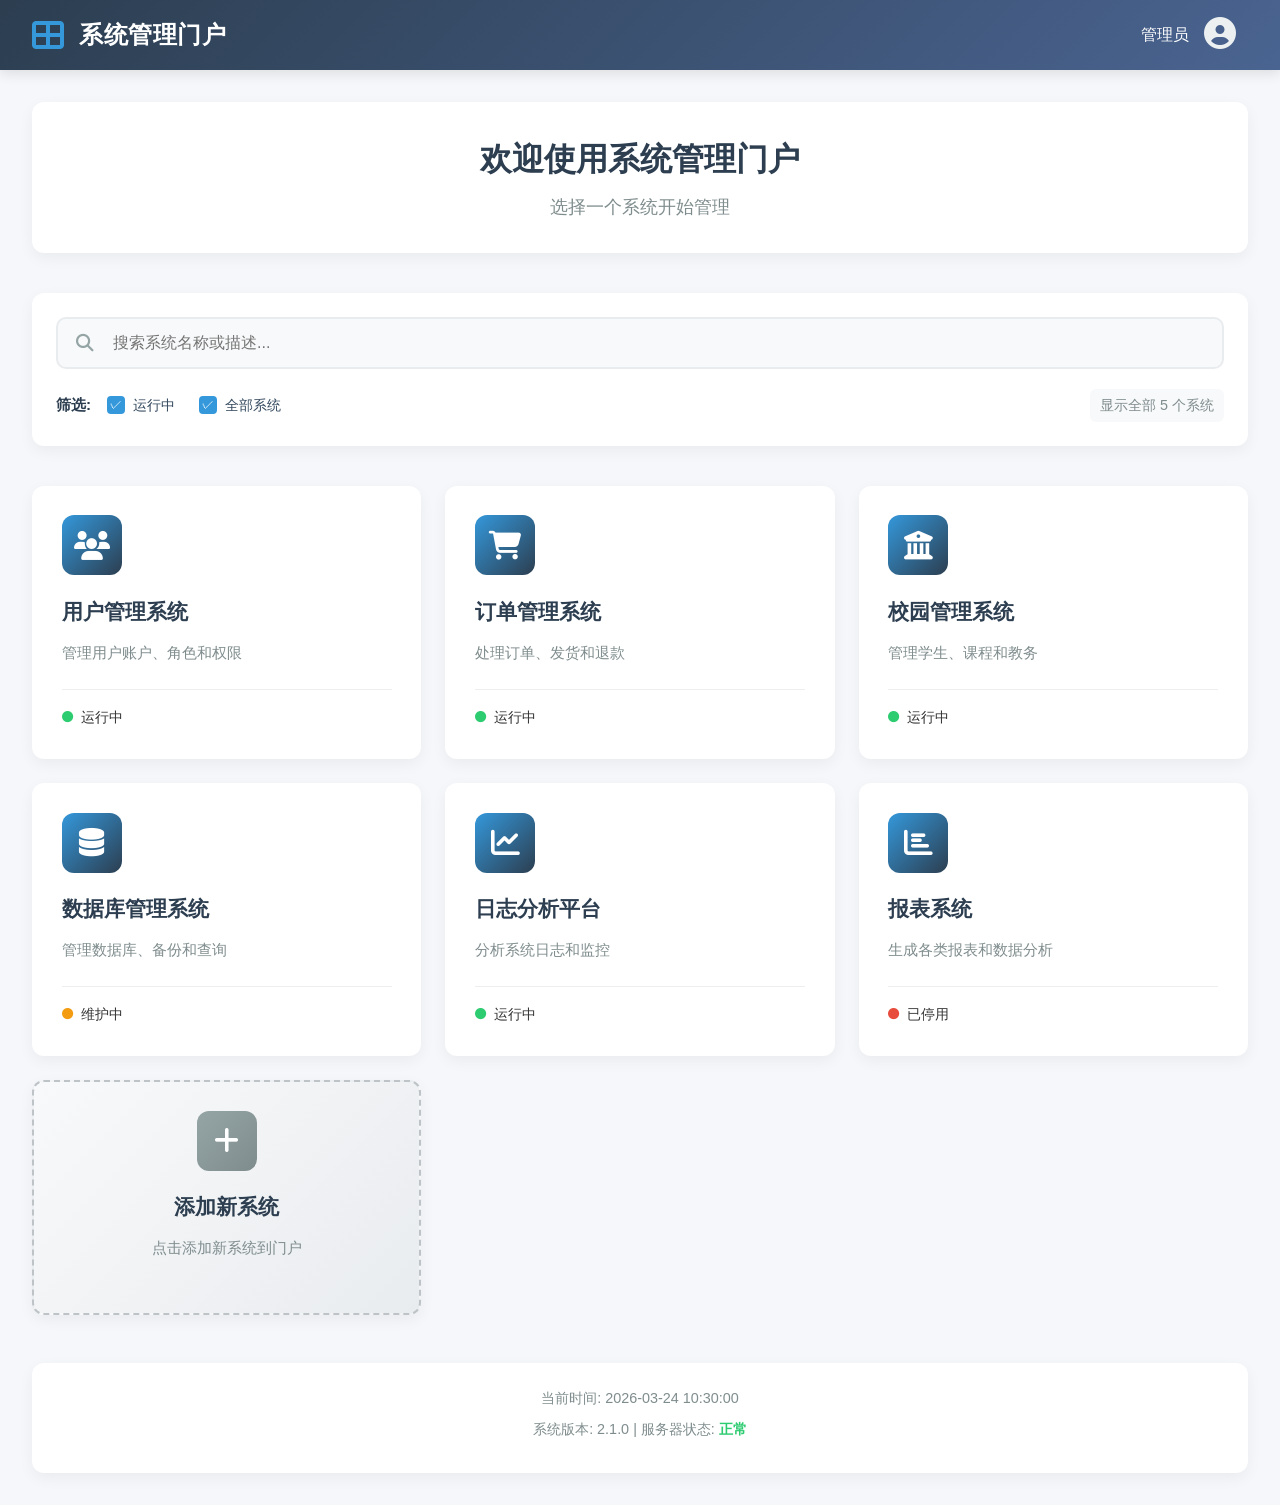
==== front-system/index.html @ 0a28e742 "Initial commit" ====
<!DOCTYPE html>
<html lang="zh-CN">
<head>
    <meta charset="UTF-8">
    <meta name="viewport" content="width=device-width, initial-scale=1.0">
    <title>系统管理门户</title>
    <link rel="stylesheet" href="css/style.css">
    <link rel="stylesheet" href="css/responsive.css">
    <link rel="stylesheet" href="https://cdnjs.cloudflare.com/ajax/libs/font-awesome/6.4.0/css/all.min.css">
    <!-- <link rel="stylesheet" href="css/all.min.css"> -->
    <script src="js/jquery-3.6.0.min.js"></script>
</head>
<body>
    <div class="container">
        <!-- 顶部导航栏 -->
        <header class="header">
            <div class="header-left">
                <div class="logo">
                    <i class="fas fa-th-large"></i>
                    <h1>系统管理门户</h1>
                </div>
            </div>
            <div class="header-right">
                <div class="user-info">
                    <span class="user-name">管理员</span>
                    <div class="user-avatar">
                        <i class="fas fa-user-circle"></i>
                    </div>
                </div>
            </div>
        </header>

        <!-- 主内容区 -->
        <main class="main-content">
            <div class="welcome-section">
                <h2>欢迎使用系统管理门户</h2>
                <p>选择一个系统开始管理</p>
            </div>
            
            <!-- 搜索栏 -->
            <div class="search-section">
                <div class="search-container">
                    <div class="search-box">
                        <i class="fas fa-search"></i>
                        <input type="text" id="system-search" placeholder="搜索系统名称或描述...">
                        <button class="search-clear" id="clear-search" style="display: none;">
                            <i class="fas fa-times"></i>
                        </button>
                    </div>
                    <div class="search-filters">
                        <div class="filter-group">
                            <span class="filter-label">筛选:</span>
                            <div class="filter-options">
                                <label class="filter-option">
                                    <input type="checkbox" id="filter-active" checked>
                                    <span class="filter-checkbox"></span>
                                    <span>运行中</span>
                                </label>
                                <label class="filter-option">
                                    <input type="checkbox" id="filter-all" checked>
                                    <span class="filter-checkbox"></span>
                                    <span>全部系统</span>
                                </label>
                            </div>
                        </div>
                        <div class="search-results-info" id="search-results-info">
                            显示全部 5 个系统
                        </div>
                    </div>
                </div>
            </div>
            
            <!-- 系统卡片区域 -->
            <div class="systems-grid" id="systems-grid">
                <!-- 用户管理系统卡片 -->
                <div class="system-card" data-system="user-management" data-name="用户管理系统" data-description="管理用户账户、角色和权限" data-status="active">
                    <div class="card-icon">
                        <i class="fas fa-users"></i>
                    </div>
                    <h3 class="card-title">用户管理系统</h3>
                    <p class="card-desc">管理用户账户、角色和权限</p>
                    <div class="card-footer">
                        <span class="card-status">
                            <i class="fas fa-circle status-active"></i> 运行中
                        </span>
                    </div>
                </div>
                
                <!-- 订单管理系统卡片 -->
                <div class="system-card" data-system="order-system" data-name="订单管理系统" data-description="处理订单、发货和退款" data-status="active">
                    <div class="card-icon">
                        <i class="fas fa-shopping-cart"></i>
                    </div>
                    <h3 class="card-title">订单管理系统</h3>
                    <p class="card-desc">处理订单、发货和退款</p>
                    <div class="card-footer">
                        <span class="card-status">
                            <i class="fas fa-circle status-active"></i> 运行中
                        </span>
                    </div>
                </div>
                
                <!-- 校园管理系统卡片 -->
                <div class="system-card" data-system="campus-system" data-name="校园管理系统" data-description="管理学生、课程和教务" data-status="active">
                    <div class="card-icon">
                        <i class="fas fa-university"></i>
                    </div>
                    <h3 class="card-title">校园管理系统</h3>
                    <p class="card-desc">管理学生、课程和教务</p>
                    <div class="card-footer">
                        <span class="card-status">
                            <i class="fas fa-circle status-active"></i> 运行中
                        </span>
                    </div>
                </div>
                
                <!-- 数据库管理系统卡片 -->
                <div class="system-card" data-system="database-system" data-name="数据库管理系统" data-description="管理数据库、备份和查询" data-status="maintenance">
                    <div class="card-icon">
                        <i class="fas fa-database"></i>
                    </div>
                    <h3 class="card-title">数据库管理系统</h3>
                    <p class="card-desc">管理数据库、备份和查询</p>
                    <div class="card-footer">
                        <span class="card-status">
                            <i class="fas fa-circle status-maintenance"></i> 维护中
                        </span>
                    </div>
                </div>
                
                <!-- 日志分析平台卡片 -->
                <div class="system-card" data-system="log-system" data-name="日志分析平台" data-description="分析系统日志和监控" data-status="active">
                    <div class="card-icon">
                        <i class="fas fa-chart-line"></i>
                    </div>
                    <h3 class="card-title">日志分析平台</h3>
                    <p class="card-desc">分析系统日志和监控</p>
                    <div class="card-footer">
                        <span class="card-status">
                            <i class="fas fa-circle status-active"></i> 运行中
                        </span>
                    </div>
                </div>
                
                <!-- 示例：停用的系统卡片 -->
                <div class="system-card" data-system="report-system" data-name="报表系统" data-description="生成各类报表和数据分析" data-status="inactive">
                    <div class="card-icon">
                        <i class="fas fa-chart-bar"></i>
                    </div>
                    <h3 class="card-title">报表系统</h3>
                    <p class="card-desc">生成各类报表和数据分析</p>
                    <div class="card-footer">
                        <span class="card-status">
                            <i class="fas fa-circle status-inactive"></i> 已停用
                        </span>
                    </div>
                </div>
                
                <!-- 添加新系统卡片 -->
                <div class="system-card add-system">
                    <div class="card-icon">
                        <i class="fas fa-plus"></i>
                    </div>
                    <h3 class="card-title">添加新系统</h3>
                    <p class="card-desc">点击添加新系统到门户</p>
                </div>
            </div>
            
            <!-- 无搜索结果提示 -->
            <div class="no-results" id="no-results" style="display: none;">
                <div class="no-results-icon">
                    <i class="fas fa-search"></i>
                </div>
                <h3>未找到匹配的系统</h3>
                <p>尝试使用其他关键词搜索，或调整筛选条件</p>
                <button class="btn btn-primary" id="reset-search">
                    <i class="fas fa-redo"></i> 重置搜索
                </button>
            </div>
            
            <!-- 底部信息 -->
            <div class="footer-info">
                <p>当前时间: <span id="current-time">2026-03-24 10:30:00</span></p>
                <p>系统版本: 2.1.0 | 服务器状态: <span class="server-status">正常</span></p>
            </div>
        </main>
    </div>

    <script src="js/main.js"></script>
    <script src="js/config.js"></script>
</body>
</html>
---- front-system/css/style.css ----
/* 基础样式 */
* {
    margin: 0;
    padding: 0;
    box-sizing: border-box;
    font-family: 'Segoe UI', 'Microsoft YaHei', sans-serif;
}

body {
    background-color: #f5f7fa;
    color: #333;
    line-height: 1.6;
}

.container {
    display: flex;
    flex-direction: column;
    min-height: 100vh;
}

/* 头部样式 */
.header {
    display: flex;
    justify-content: space-between;
    align-items: center;
    background: linear-gradient(135deg, #2c3e50 0%, #4a6491 100%);
    color: white;
    padding: 0 2rem;
    height: 70px;
    box-shadow: 0 4px 12px rgba(0, 0, 0, 0.1);
    position: relative;
    z-index: 100;
}

.header-left {
    display: flex;
    align-items: center;
}

.logo {
    display: flex;
    align-items: center;
    gap: 15px;
}

.logo i {
    font-size: 2rem;
    color: #3498db;
}

.logo h1 {
    font-size: 1.5rem;
    font-weight: 600;
    letter-spacing: 0.5px;
}

.user-info {
    display: flex;
    align-items: center;
    gap: 15px;
    cursor: pointer;
    padding: 8px 12px;
    border-radius: 20px;
    transition: background-color 0.3s;
}

.user-info:hover {
    background-color: rgba(255, 255, 255, 0.1);
}

.user-name {
    font-weight: 500;
}

.user-avatar i {
    font-size: 2rem;
    color: #ecf0f1;
}

/* 主要内容区域 */
.main-content {
    flex: 1;
    padding: 2rem;
    max-width: 1400px;
    margin: 0 auto;
    width: 100%;
}

.welcome-section {
    text-align: center;
    margin-bottom: 2.5rem;
    padding: 2rem;
    background-color: white;
    border-radius: 12px;
    box-shadow: 0 5px 15px rgba(0, 0, 0, 0.05);
}

.welcome-section h2 {
    font-size: 2rem;
    color: #2c3e50;
    margin-bottom: 0.5rem;
    font-weight: 700;
}

.welcome-section p {
    color: #7f8c8d;
    font-size: 1.1rem;
}

/* 搜索区域 */
.search-section {
    margin-bottom: 2.5rem;
}

.search-container {
    background-color: white;
    border-radius: 12px;
    padding: 1.5rem;
    box-shadow: 0 5px 15px rgba(0, 0, 0, 0.05);
}

.search-box {
    position: relative;
    margin-bottom: 1.2rem;
}

.search-box i {
    position: absolute;
    left: 20px;
    top: 50%;
    transform: translateY(-50%);
    color: #95a5a6;
    font-size: 1.1rem;
}

.search-box input {
    width: 100%;
    padding: 15px 20px 15px 55px;
    border: 2px solid #e9ecef;
    border-radius: 10px;
    font-size: 1rem;
    transition: all 0.3s;
    background-color: #f8f9fa;
}

.search-box input:focus {
    outline: none;
    border-color: #3498db;
    background-color: white;
    box-shadow: 0 0 0 4px rgba(52, 152, 219, 0.1);
}

.search-clear {
    position: absolute;
    right: 15px;
    top: 50%;
    transform: translateY(-50%);
    background: none;
    border: none;
    color: #95a5a6;
    cursor: pointer;
    padding: 5px;
    border-radius: 50%;
    transition: all 0.3s;
    display: flex;
    align-items: center;
    justify-content: center;
    width: 30px;
    height: 30px;
}

.search-clear:hover {
    background-color: #e9ecef;
    color: #e74c3c;
}

/* 筛选器 */
.search-filters {
    display: flex;
    justify-content: space-between;
    align-items: center;
    flex-wrap: wrap;
    gap: 1rem;
}

.filter-group {
    display: flex;
    align-items: center;
    gap: 1rem;
}

.filter-label {
    font-weight: 600;
    color: #2c3e50;
    font-size: 0.95rem;
}

.filter-options {
    display: flex;
    gap: 1.5rem;
}

.filter-option {
    display: flex;
    align-items: center;
    gap: 8px;
    cursor: pointer;
    font-size: 0.9rem;
    color: #34495e;
    user-select: none;
}

.filter-option input[type="checkbox"] {
    display: none;
}

.filter-checkbox {
    width: 18px;
    height: 18px;
    border: 2px solid #bdc3c7;
    border-radius: 4px;
    display: flex;
    align-items: center;
    justify-content: center;
    transition: all 0.3s;
}

.filter-checkbox:after {
    content: '✓';
    color: white;
    font-size: 12px;
    opacity: 0;
    transition: opacity 0.3s;
}

.filter-option input[type="checkbox"]:checked + .filter-checkbox {
    background-color: #3498db;
    border-color: #3498db;
}

.filter-option input[type="checkbox"]:checked + .filter-checkbox:after {
    opacity: 1;
}

.filter-option:hover .filter-checkbox {
    border-color: #3498db;
}

.search-results-info {
    font-size: 0.9rem;
    color: #7f8c8d;
    padding: 5px 10px;
    background-color: #f8f9fa;
    border-radius: 6px;
}

/* 系统卡片网格 */
.systems-grid {
    display: grid;
    grid-template-columns: repeat(auto-fill, minmax(300px, 1fr));
    gap: 1.5rem;
    margin-bottom: 3rem;
}

.system-card {
    background-color: white;
    border-radius: 12px;
    padding: 1.8rem;
    box-shadow: 0 5px 15px rgba(0, 0, 0, 0.05);
    transition: all 0.3s ease;
    cursor: pointer;
    border: 1px solid transparent;
    display: flex;
    flex-direction: column;
    height: 100%;
    opacity: 1;
    transform: translateY(0);
    transition: opacity 0.3s, transform 0.3s, box-shadow 0.3s, border-color 0.3s;
}

.system-card.hidden {
    display: none;
}

.system-card:hover {
    transform: translateY(-5px);
    box-shadow: 0 12px 20px rgba(0, 0, 0, 0.1);
    border-color: #3498db;
}

.card-icon {
    width: 60px;
    height: 60px;
    background: linear-gradient(135deg, #3498db 0%, #2c3e50 100%);
    border-radius: 12px;
    display: flex;
    align-items: center;
    justify-content: center;
    margin-bottom: 1.2rem;
}

.card-icon i {
    font-size: 1.8rem;
    color: white;
}

.card-title {
    font-size: 1.3rem;
    font-weight: 600;
    color: #2c3e50;
    margin-bottom: 0.8rem;
}

.card-desc {
    color: #7f8c8d;
    font-size: 0.95rem;
    margin-bottom: 1.5rem;
    flex-grow: 1;
}

.card-footer {
    display: flex;
    justify-content: space-between;
    align-items: center;
    padding-top: 1rem;
    border-top: 1px solid #eee;
}

.card-status {
    display: flex;
    align-items: center;
    gap: 8px;
    font-size: 0.9rem;
}

.status-active {
    color: #2ecc71;
    font-size: 0.7rem;
}

.status-maintenance {
    color: #f39c12;
    font-size: 0.7rem;
}

.status-inactive {
    color: #e74c3c;
    font-size: 0.7rem;
}

/* 添加系统卡片样式 */
.add-system {
    background: linear-gradient(135deg, #f8f9fa 0%, #e9ecef 100%);
    border: 2px dashed #bdc3c7;
    align-items: center;
    justify-content: center;
    text-align: center;
}

.add-system .card-icon {
    background: linear-gradient(135deg, #95a5a6 0%, #7f8c8d 100%);
}

.add-system:hover {
    border-color: #3498db;
    background: linear-gradient(135deg, #f1f8ff 0%, #e3f2fd 100%);
}

/* 无搜索结果提示 */
.no-results {
    text-align: center;
    padding: 3rem 2rem;
    background-color: white;
    border-radius: 12px;
    box-shadow: 0 5px 15px rgba(0, 0, 0, 0.05);
    display: none;
}

.no-results-icon {
    width: 80px;
    height: 80px;
    background-color: #f8f9fa;
    border-radius: 50%;
    display: flex;
    align-items: center;
    justify-content: center;
    margin: 0 auto 1.5rem;
}

.no-results-icon i {
    font-size: 2.5rem;
    color: #bdc3c7;
}

.no-results h3 {
    font-size: 1.5rem;
    color: #2c3e50;
    margin-bottom: 0.8rem;
}

.no-results p {
    color: #7f8c8d;
    margin-bottom: 1.5rem;
    max-width: 400px;
    margin-left: auto;
    margin-right: auto;
}

/* 按钮样式 */
.btn {
    padding: 10px 20px;
    border: none;
    border-radius: 6px;
    font-size: 0.95rem;
    font-weight: 500;
    cursor: pointer;
    transition: all 0.3s;
    display: inline-flex;
    align-items: center;
    justify-content: center;
    gap: 8px;
}

.btn-primary {
    background-color: #3498db;
    color: white;
}

.btn-primary:hover {
    background-color: #2980b9;
}

/* 底部信息 */
.footer-info {
    text-align: center;
    padding: 1.5rem;
    background-color: white;
    border-radius: 12px;
    box-shadow: 0 5px 15px rgba(0, 0, 0, 0.05);
    color: #7f8c8d;
    font-size: 0.9rem;
}

.footer-info p {
    margin-bottom: 0.5rem;
}

.server-status {
    color: #2ecc71;
    font-weight: 600;
}
---- front-system/css/responsive.css ----
/* 响应式设计 */
@media (max-width: 1200px) {
    .systems-grid {
        grid-template-columns: repeat(auto-fill, minmax(280px, 1fr));
    }
}

@media (max-width: 992px) {
    .main-content {
        padding: 1.5rem;
    }
    
    .systems-grid {
        grid-template-columns: repeat(auto-fill, minmax(250px, 1fr));
    }
    
    .search-filters {
        flex-direction: column;
        align-items: flex-start;
    }
}

@media (max-width: 768px) {
    .header {
        padding: 0 1rem;
        height: 60px;
    }
    
    .logo h1 {
        font-size: 1.3rem;
    }
    
    .logo i {
        font-size: 1.7rem;
    }
    
    .main-content {
        padding: 1rem;
    }
    
    .welcome-section {
        padding: 1.5rem;
    }
    
    .welcome-section h2 {
        font-size: 1.7rem;
    }
    
    .search-container {
        padding: 1.2rem;
    }
    
    .search-box input {
        padding: 12px 15px 12px 45px;
    }
    
    .filter-group {
        flex-direction: column;
        align-items: flex-start;
        gap: 0.5rem;
    }
    
    .filter-options {
        flex-wrap: wrap;
        gap: 1rem;
    }
    
    .systems-grid {
        grid-template-columns: repeat(auto-fill, minmax(100%, 1fr));
        gap: 1rem;
    }
    
    .system-card {
        padding: 1.5rem;
    }
    
    .no-results {
        padding: 2rem 1rem;
    }
}

@media (max-width: 576px) {
    .header {
        flex-direction: column;
        height: auto;
        padding: 1rem;
    }
    
    .header-left, .header-right {
        width: 100%;
        justify-content: center;
        margin-bottom: 0.5rem;
    }
    
    .user-info {
        justify-content: center;
    }
    
    .welcome-section h2 {
        font-size: 1.5rem;
    }
    
    .welcome-section p {
        font-size: 1rem;
    }
    
    .search-box input {
        font-size: 0.9rem;
    }
    
    .filter-label {
        font-size: 0.9rem;
    }
    
    .filter-option {
        font-size: 0.85rem;
    }
}
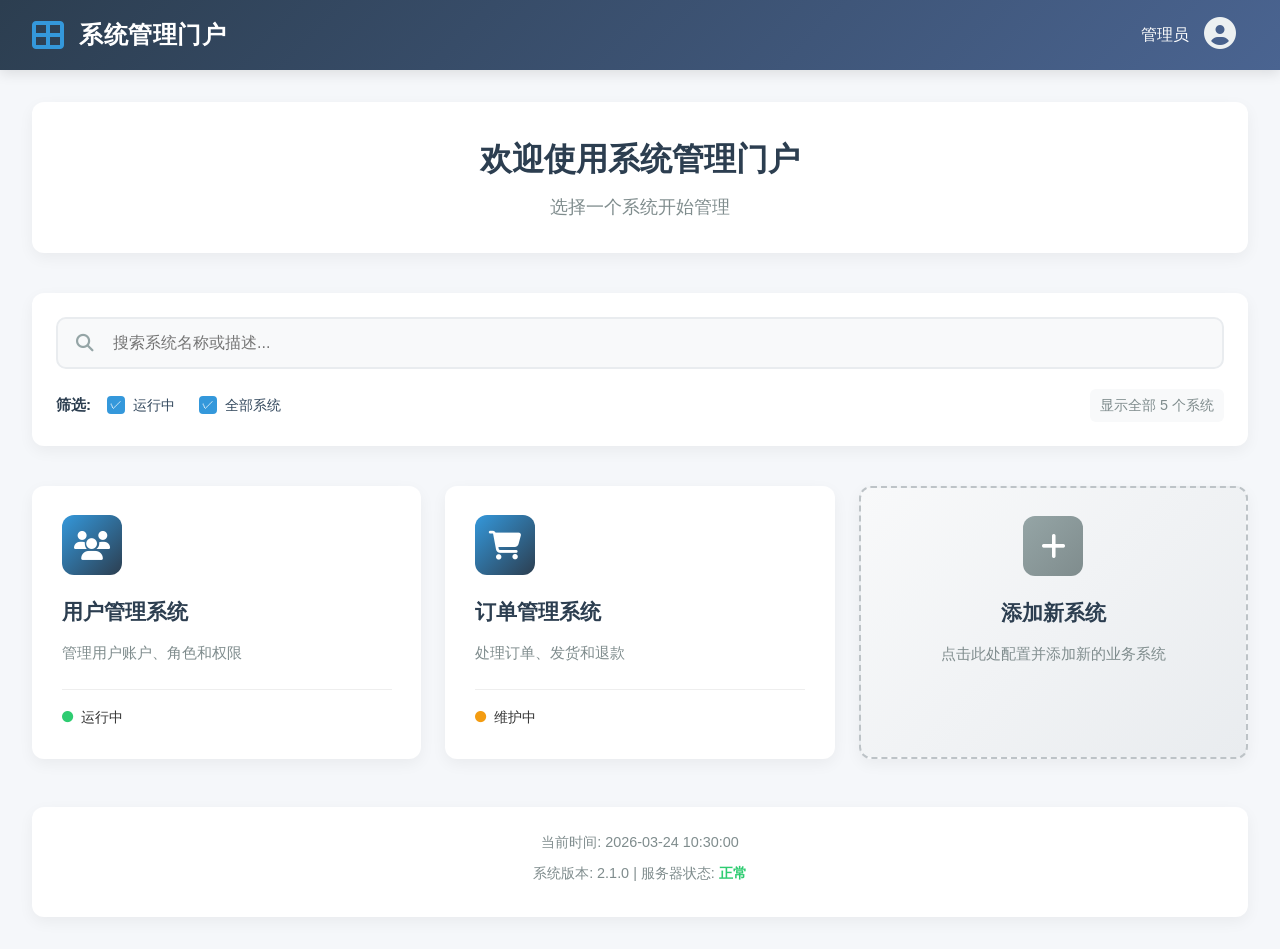
==== commit dcfff6de: "update code" ====
--- a/front-system/index.html
+++ b/front-system/index.html
@@ -72,99 +72,17 @@
             
             <!-- 系统卡片区域 -->
             <div class="systems-grid" id="systems-grid">
-                <!-- 用户管理系统卡片 -->
-                <div class="system-card" data-system="user-management" data-name="用户管理系统" data-description="管理用户账户、角色和权限" data-status="active">
-                    <div class="card-icon">
-                        <i class="fas fa-users"></i>
-                    </div>
-                    <h3 class="card-title">用户管理系统</h3>
-                    <p class="card-desc">管理用户账户、角色和权限</p>
-                    <div class="card-footer">
-                        <span class="card-status">
-                            <i class="fas fa-circle status-active"></i> 运行中
-                        </span>
-                    </div>
-                </div>
-                
-                <!-- 订单管理系统卡片 -->
-                <div class="system-card" data-system="order-system" data-name="订单管理系统" data-description="处理订单、发货和退款" data-status="active">
-                    <div class="card-icon">
-                        <i class="fas fa-shopping-cart"></i>
-                    </div>
-                    <h3 class="card-title">订单管理系统</h3>
-                    <p class="card-desc">处理订单、发货和退款</p>
-                    <div class="card-footer">
-                        <span class="card-status">
-                            <i class="fas fa-circle status-active"></i> 运行中
-                        </span>
-                    </div>
-                </div>
-                
-                <!-- 校园管理系统卡片 -->
-                <div class="system-card" data-system="campus-system" data-name="校园管理系统" data-description="管理学生、课程和教务" data-status="active">
-                    <div class="card-icon">
-                        <i class="fas fa-university"></i>
-                    </div>
-                    <h3 class="card-title">校园管理系统</h3>
-                    <p class="card-desc">管理学生、课程和教务</p>
-                    <div class="card-footer">
-                        <span class="card-status">
-                            <i class="fas fa-circle status-active"></i> 运行中
-                        </span>
-                    </div>
-                </div>
-                
-                <!-- 数据库管理系统卡片 -->
-                <div class="system-card" data-system="database-system" data-name="数据库管理系统" data-description="管理数据库、备份和查询" data-status="maintenance">
-                    <div class="card-icon">
-                        <i class="fas fa-database"></i>
-                    </div>
-                    <h3 class="card-title">数据库管理系统</h3>
-                    <p class="card-desc">管理数据库、备份和查询</p>
-                    <div class="card-footer">
-                        <span class="card-status">
-                            <i class="fas fa-circle status-maintenance"></i> 维护中
-                        </span>
-                    </div>
-                </div>
-                
-                <!-- 日志分析平台卡片 -->
-                <div class="system-card" data-system="log-system" data-name="日志分析平台" data-description="分析系统日志和监控" data-status="active">
-                    <div class="card-icon">
-                        <i class="fas fa-chart-line"></i>
-                    </div>
-                    <h3 class="card-title">日志分析平台</h3>
-                    <p class="card-desc">分析系统日志和监控</p>
-                    <div class="card-footer">
-                        <span class="card-status">
-                            <i class="fas fa-circle status-active"></i> 运行中
-                        </span>
-                    </div>
-                </div>
-                
-                <!-- 示例：停用的系统卡片 -->
-                <div class="system-card" data-system="report-system" data-name="报表系统" data-description="生成各类报表和数据分析" data-status="inactive">
-                    <div class="card-icon">
-                        <i class="fas fa-chart-bar"></i>
-                    </div>
-                    <h3 class="card-title">报表系统</h3>
-                    <p class="card-desc">生成各类报表和数据分析</p>
-                    <div class="card-footer">
-                        <span class="card-status">
-                            <i class="fas fa-circle status-inactive"></i> 已停用
-                        </span>
-                    </div>
-                </div>
-                
-                <!-- 添加新系统卡片 -->
+                <!-- 系统卡片将由此处的JavaScript动态生成 -->
+                <!-- “添加新系统”的卡片建议保留在HTML中，因为它不是来自配置列表 -->
                 <div class="system-card add-system">
                     <div class="card-icon">
                         <i class="fas fa-plus"></i>
                     </div>
                     <h3 class="card-title">添加新系统</h3>
-                    <p class="card-desc">点击添加新系统到门户</p>
+                    <p class="card-desc">点击此处配置并添加新的业务系统</p>
                 </div>
             </div>
+
             
             <!-- 无搜索结果提示 -->
             <div class="no-results" id="no-results" style="display: none;">
@@ -188,5 +106,92 @@
 
     <script src="js/main.js"></script>
     <script src="js/config.js"></script>
+    <script>
+        /**
+         * 动态渲染系统卡片到 #systems-grid 容器中
+         * 数据来源：config copy.js 中的 PortalConfig.systems
+         */
+        function renderSystemCards() {
+            const systemsGrid = document.getElementById('systems-grid');
+            if (!systemsGrid || !window.PortalConfig) {
+                console.error('无法找到系统网格容器或PortalConfig配置。');
+                return;
+            }
+
+            // 获取系统配置数组
+            const systems = PortalConfig.getAllSystems();
+            
+            // 清空现有动态生成的卡片（避免重复）
+            // 注意：这里我们只移除不是 ‘add-system’ 的卡片，保留“添加新系统”卡片
+            const dynamicCards = systemsGrid.querySelectorAll('.system-card:not(.add-system)');
+            dynamicCards.forEach(card => card.remove());
+
+            // 为每个系统配置生成卡片HTML并插入到“添加新系统”卡片之前
+            const addSystemCard = systemsGrid.querySelector('.add-system');
+            
+            systems.forEach(system => {
+                const systemCard = document.createElement('div');
+                systemCard.className = 'system-card';
+                systemCard.dataset.system = system.id;
+                systemCard.dataset.name = system.name;
+                systemCard.dataset.description = system.description;
+                systemCard.dataset.status = system.status;
+
+                // 根据 config copy.js 中的函数获取状态文本和CSS类
+                const statusText = PortalConfig.getStatusText(system.status);
+                const statusClass = PortalConfig.getStatusClass(system.status);
+
+                systemCard.innerHTML = `
+                    <div class="card-icon">
+                        <i class="${system.icon}"></i>
+                    </div>
+                    <h3 class="card-title">${system.name}</h3>
+                    <p class="card-desc">${system.description}</p>
+                    <div class="card-footer">
+                        <div class="card-status">
+                            <i class="fas fa-circle ${statusClass}"></i>
+                            <span>${statusText}</span>
+                        </div>
+                    </div>
+                `;
+
+                // 插入卡片，位置在“添加新系统”卡片之前
+                systemsGrid.insertBefore(systemCard, addSystemCard);
+
+                // 为动态生成的卡片绑定点击事件（与main.js中的逻辑保持一致）
+                systemCard.addEventListener('click', function() {
+                    // 这里可以复用或适配 main.js 中的点击跳转逻辑
+                    // 例如：window.location.href = `systems/${system.id}/index.html`;
+                    // 注意：原main.js中使用的是 data(‘system’)，即 system.id
+                    const systemId = this.dataset.system;
+                    // 添加点击动画效果（可选，如果main.js已统一处理则不需要）
+                    this.style.transform = 'scale(0.98)';
+                    this.style.boxShadow = '0 3px 8px rgba(0, 0, 0, 0.1)';
+                    setTimeout(() => {
+                        this.style.transform = '';
+                        this.style.boxShadow = '';
+                    }, 150);
+                    
+                    // 执行跳转，使用 config 中配置的 path，或按照规则拼接
+                    // 方案A: 使用配置中的完整 path
+                    // window.location.href = system.path;
+                    // 方案B: 按照原有规则拼接（与之前静态HTML的 data-system 对应）
+                    window.location.href = `systems/${systemId}/index.html`;
+                });
+            });
+
+            // 动态生成完成后，需要调用 main.js 中的 performSearch() 来初始化筛选和显示
+            // 确保 main.js 已加载，且 performSearch 函数在全局可访问
+            if (window.performSearch && typeof window.performSearch === 'function') {
+                setTimeout(window.performSearch, 0);
+            } else {
+                console.warn('main.js 中的 performSearch 函数未找到，搜索筛选功能可能无法正常初始化。');
+            }
+        }
+
+        // 页面加载完成后执行渲染
+        document.addEventListener('DOMContentLoaded', renderSystemCards);
+
+    </script>
 </body>
 </html>
